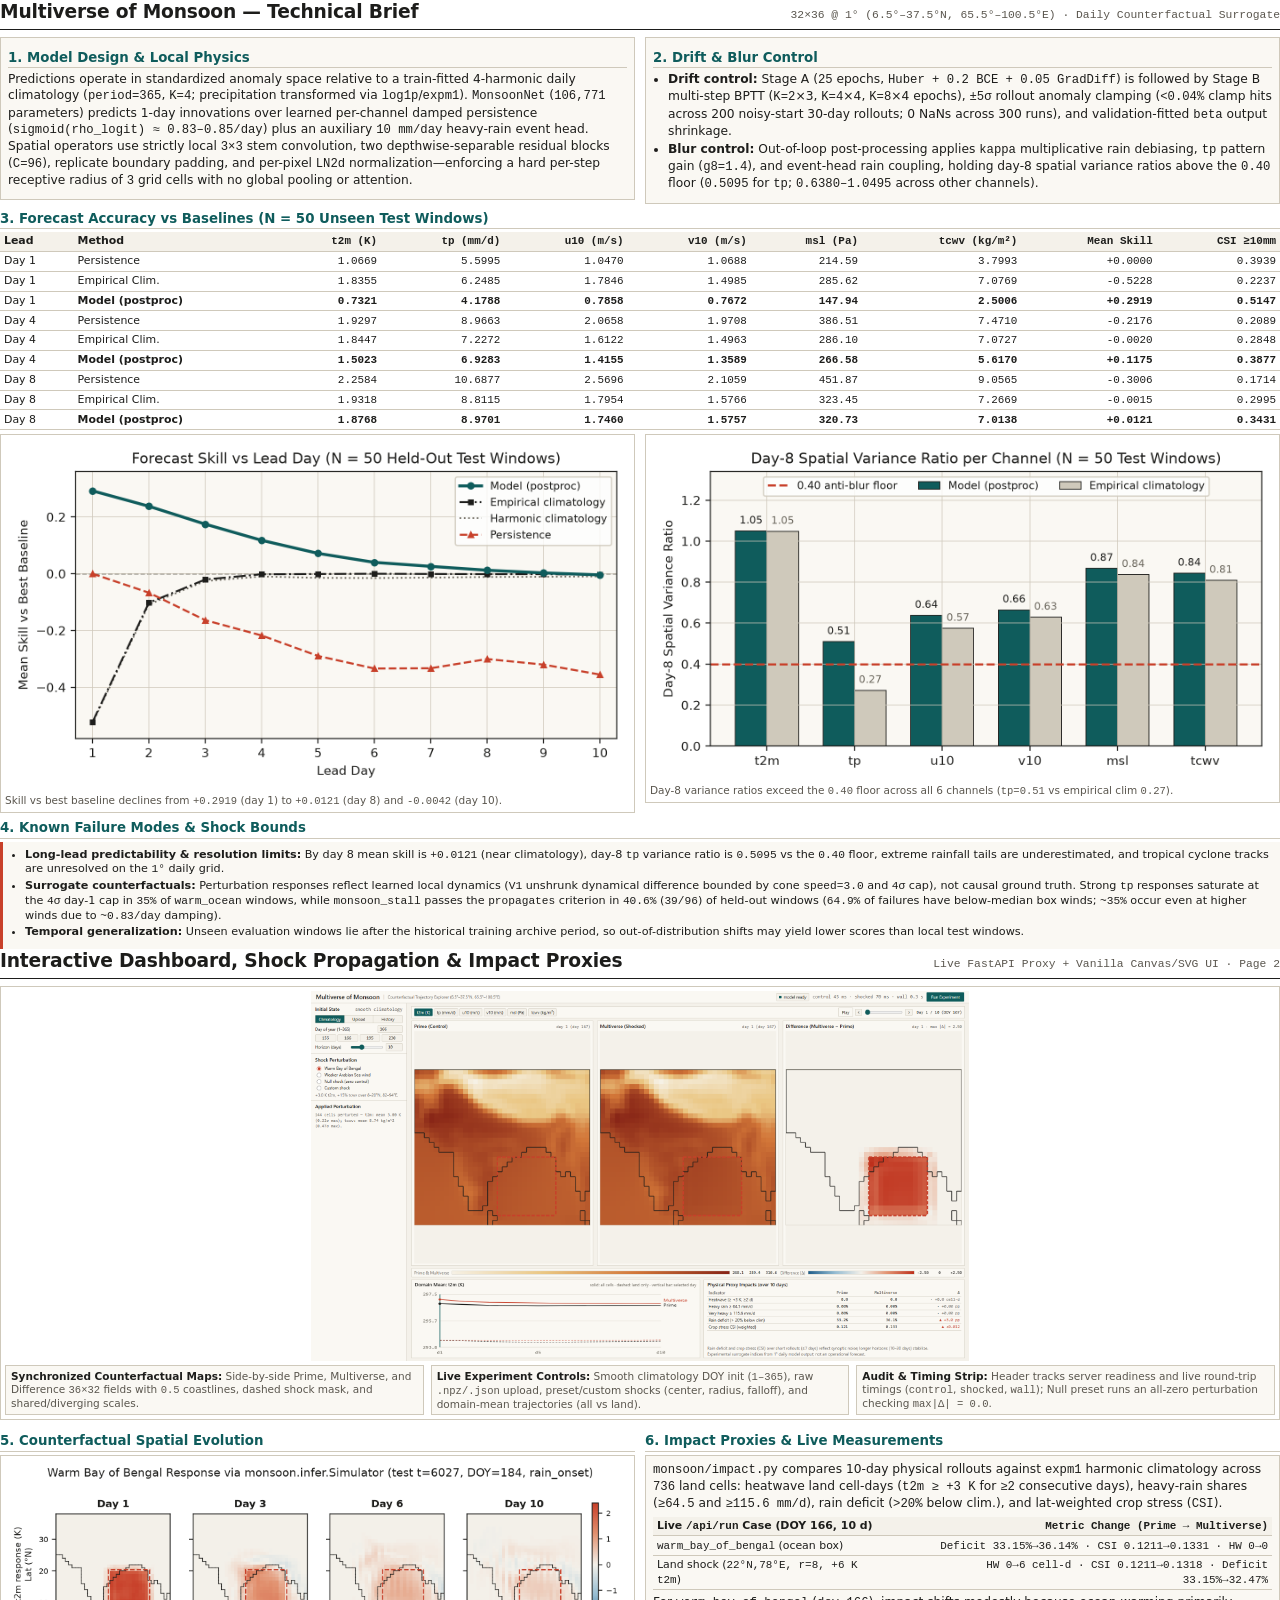
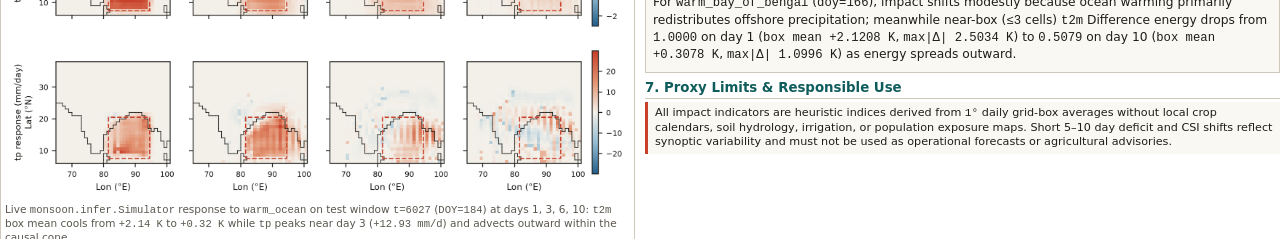
==== brief/brief.html @ abf24c40 "phase 6 task 3: build 2-page brief.html and brief.pdf via msedge" ====
<!DOCTYPE html>
<html lang="en">
<head>
  <meta charset="UTF-8">
  <title>Multiverse of Monsoon — Technical Brief</title>
  <style>
    @page {
      size: A4 portrait;
      margin: 10mm 11mm;
    }
    :root {
      --paper: #f4f1ea;
      --ink: #1d1d1b;
      --muted: #5a564e;
      --rule: #cfc9bb;
      --panel: #faf8f3;
      --accent: #0f5c5c;
      --shock: #c8402a;
    }
    * { box-sizing: border-box; }
    html, body {
      margin: 0;
      padding: 0;
      font-family: system-ui, -apple-system, BlinkMacSystemFont, "Segoe UI", sans-serif;
      color: var(--ink);
      background: #ffffff;
      font-size: 9.2pt;
      line-height: 1.32;
      -webkit-print-color-adjust: exact;
      print-color-adjust: exact;
    }
    .mono {
      font-family: ui-monospace, SFMono-Regular, Menlo, Consolas, monospace;
      font-variant-numeric: tabular-nums;
    }
    .page {
      width: 100%;
      max-height: 274mm;
      overflow: hidden;
      page-break-after: always;
    }
    .page:last-child {
      page-break-after: auto;
    }
    header {
      border-bottom: 1.5px solid var(--ink);
      padding-bottom: 4px;
      margin-bottom: 7px;
      display: flex;
      justify-content: space-between;
      align-items: baseline;
    }
    header h1 {
      margin: 0;
      font-size: 14pt;
      font-weight: 700;
      letter-spacing: -0.01em;
    }
    header .sub {
      font-size: 8.5pt;
      color: var(--muted);
    }
    h2 {
      margin: 6px 0 3px 0;
      font-size: 10pt;
      font-weight: 700;
      color: var(--accent);
      border-bottom: 1px solid var(--rule);
      padding-bottom: 1px;
    }
    p {
      margin: 0 0 4px 0;
    }
    ul {
      margin: 2px 0 5px 0;
      padding-left: 15px;
    }
    li {
      margin-bottom: 2px;
    }
    .two-col {
      display: grid;
      grid-template-columns: 1fr 1fr;
      gap: 10px;
      align-items: start;
    }
    .card {
      background: var(--panel);
      border: 1px solid var(--rule);
      padding: 5px 7px;
    }
    table {
      width: 100%;
      border-collapse: collapse;
      font-size: 8.2pt;
      margin: 3px 0 4px 0;
    }
    th, td {
      border-bottom: 1px solid var(--rule);
      padding: 2.2px 4px;
      text-align: left;
    }
    th {
      background: var(--paper);
      font-weight: 600;
      color: var(--ink);
    }
    td.num, th.num {
      text-align: right;
      font-family: ui-monospace, SFMono-Regular, Menlo, Consolas, monospace;
      font-variant-numeric: tabular-nums;
    }
    figure {
      margin: 0;
      border: 1px solid var(--rule);
      background: #ffffff;
      padding: 4px;
    }
    figure img {
      width: 100%;
      height: auto;
      display: block;
    }
    figcaption {
      margin-top: 3px;
      font-size: 7.9pt;
      color: var(--muted);
      line-height: 1.25;
    }
    .caption-grid {
      display: grid;
      grid-template-columns: repeat(3, 1fr);
      gap: 7px;
      margin-top: 4px;
      font-size: 7.9pt;
      color: var(--muted);
    }
    .caption-grid div {
      background: var(--panel);
      border: 1px solid var(--rule);
      padding: 3.5px 5px;
      line-height: 1.24;
    }
    .caption-grid strong {
      color: var(--ink);
    }
    .warn-box {
      border-left: 3px solid var(--shock);
      background: var(--panel);
      padding: 4px 7px;
      font-size: 8.4pt;
    }
  </style>
</head>
<body>
  <section class="page">
    <header>
      <h1>Multiverse of Monsoon — Technical Brief</h1>
      <span class="sub mono">32×36 @ 1° (6.5°–37.5°N, 65.5°–100.5°E) · Daily Counterfactual Surrogate</span>
    </header>

    <div class="two-col">
      <div class="card">
        <h2>1. Model Design &amp; Local Physics</h2>
        <p>
          Predictions operate in standardized anomaly space relative to a train-fitted 4-harmonic daily climatology
          (<span class="mono">period=365</span>, <span class="mono">K=4</span>; precipitation transformed via <span class="mono">log1p</span>/<span class="mono">expm1</span>).
          <span class="mono">MonsoonNet</span> (<span class="mono">106,771</span> parameters) predicts 1-day innovations over learned per-channel damped persistence
          (<span class="mono">sigmoid(rho_logit) ≈ 0.83–0.85/day</span>) plus an auxiliary <span class="mono">10 mm/day</span> heavy-rain event head.
          Spatial operators use strictly local <span class="mono">3×3</span> stem convolution, two depthwise-separable residual blocks
          (<span class="mono">C=96</span>), replicate boundary padding, and per-pixel <span class="mono">LN2d</span> normalization—enforcing a hard per-step receptive radius of <span class="mono">3</span> grid cells with no global pooling or attention.
        </p>
      </div>

      <div class="card">
        <h2>2. Drift &amp; Blur Control</h2>
        <ul>
          <li><strong>Drift control:</strong> Stage A (<span class="mono">25</span> epochs, <span class="mono">Huber + 0.2 BCE + 0.05 GradDiff</span>) is followed by Stage B multi-step BPTT (<span class="mono">K=2</span>×3, <span class="mono">K=4</span>×4, <span class="mono">K=8</span>×4 epochs), <span class="mono">±5σ</span> rollout anomaly clamping (<span class="mono">&lt;0.04%</span> clamp hits across 200 noisy-start 30-day rollouts; 0 NaNs across 300 runs), and validation-fitted <span class="mono">beta</span> output shrinkage.</li>
          <li><strong>Blur control:</strong> Out-of-loop post-processing applies <span class="mono">kappa</span> multiplicative rain debiasing, <span class="mono">tp</span> pattern gain (<span class="mono">g8=1.4</span>), and event-head rain coupling, holding day-8 spatial variance ratios above the <span class="mono">0.40</span> floor (<span class="mono">0.5095</span> for <span class="mono">tp</span>; <span class="mono">0.6380–1.0495</span> across other channels).</li>
        </ul>
      </div>
    </div>

    <h2>3. Forecast Accuracy vs Baselines (N = 50 Unseen Test Windows)</h2>
    <table>
      <thead>
        <tr>
          <th>Lead</th>
          <th>Method</th>
          <th class="num">t2m (K)</th>
          <th class="num">tp (mm/d)</th>
          <th class="num">u10 (m/s)</th>
          <th class="num">v10 (m/s)</th>
          <th class="num">msl (Pa)</th>
          <th class="num">tcwv (kg/m²)</th>
          <th class="num">Mean Skill</th>
          <th class="num">CSI ≥10mm</th>
        </tr>
      </thead>
      <tbody>
        <tr><td>Day 1</td><td>Persistence</td><td class="num">1.0669</td><td class="num">5.5995</td><td class="num">1.0470</td><td class="num">1.0688</td><td class="num">214.59</td><td class="num">3.7993</td><td class="num">+0.0000</td><td class="num">0.3939</td></tr>
        <tr><td>Day 1</td><td>Empirical Clim.</td><td class="num">1.8355</td><td class="num">6.2485</td><td class="num">1.7846</td><td class="num">1.4985</td><td class="num">285.62</td><td class="num">7.0769</td><td class="num">-0.5228</td><td class="num">0.2237</td></tr>
        <tr><td>Day 1</td><td><strong>Model (postproc)</strong></td><td class="num"><strong>0.7321</strong></td><td class="num"><strong>4.1788</strong></td><td class="num"><strong>0.7858</strong></td><td class="num"><strong>0.7672</strong></td><td class="num"><strong>147.94</strong></td><td class="num"><strong>2.5006</strong></td><td class="num"><strong>+0.2919</strong></td><td class="num"><strong>0.5147</strong></td></tr>
        <tr><td>Day 4</td><td>Persistence</td><td class="num">1.9297</td><td class="num">8.9663</td><td class="num">2.0658</td><td class="num">1.9708</td><td class="num">386.51</td><td class="num">7.4710</td><td class="num">-0.2176</td><td class="num">0.2089</td></tr>
        <tr><td>Day 4</td><td>Empirical Clim.</td><td class="num">1.8447</td><td class="num">7.2272</td><td class="num">1.6122</td><td class="num">1.4963</td><td class="num">286.10</td><td class="num">7.0727</td><td class="num">-0.0020</td><td class="num">0.2848</td></tr>
        <tr><td>Day 4</td><td><strong>Model (postproc)</strong></td><td class="num"><strong>1.5023</strong></td><td class="num"><strong>6.9283</strong></td><td class="num"><strong>1.4155</strong></td><td class="num"><strong>1.3589</strong></td><td class="num"><strong>266.58</strong></td><td class="num"><strong>5.6170</strong></td><td class="num"><strong>+0.1175</strong></td><td class="num"><strong>0.3877</strong></td></tr>
        <tr><td>Day 8</td><td>Persistence</td><td class="num">2.2584</td><td class="num">10.6877</td><td class="num">2.5696</td><td class="num">2.1059</td><td class="num">451.87</td><td class="num">9.0565</td><td class="num">-0.3006</td><td class="num">0.1714</td></tr>
        <tr><td>Day 8</td><td>Empirical Clim.</td><td class="num">1.9318</td><td class="num">8.8115</td><td class="num">1.7954</td><td class="num">1.5766</td><td class="num">323.45</td><td class="num">7.2669</td><td class="num">-0.0015</td><td class="num">0.2995</td></tr>
        <tr><td>Day 8</td><td><strong>Model (postproc)</strong></td><td class="num"><strong>1.8768</strong></td><td class="num"><strong>8.9701</strong></td><td class="num"><strong>1.7460</strong></td><td class="num"><strong>1.5757</strong></td><td class="num"><strong>320.73</strong></td><td class="num"><strong>7.0138</strong></td><td class="num"><strong>+0.0121</strong></td><td class="num"><strong>0.3431</strong></td></tr>
      </tbody>
    </table>

    <div class="two-col" style="margin-top:4px;">
      <figure>
        <img src="figures/skill_vs_lead.png" alt="Skill vs Lead Day">
        <figcaption>Skill vs best baseline declines from <span class="mono">+0.2919</span> (day 1) to <span class="mono">+0.0121</span> (day 8) and <span class="mono">-0.0042</span> (day 10).</figcaption>
      </figure>
      <figure>
        <img src="figures/variance_ratio.png" alt="Day-8 Variance Ratio">
        <figcaption>Day-8 variance ratios exceed the <span class="mono">0.40</span> floor across all 6 channels (<span class="mono">tp=0.51</span> vs empirical clim <span class="mono">0.27</span>).</figcaption>
      </figure>
    </div>

    <h2>4. Known Failure Modes &amp; Shock Bounds</h2>
    <div class="warn-box">
      <ul>
        <li><strong>Long-lead predictability &amp; resolution limits:</strong> By day 8 mean skill is <span class="mono">+0.0121</span> (near climatology), day-8 <span class="mono">tp</span> variance ratio is <span class="mono">0.5095</span> vs the <span class="mono">0.40</span> floor, extreme rainfall tails are underestimated, and tropical cyclone tracks are unresolved on the <span class="mono">1°</span> daily grid.</li>
        <li><strong>Surrogate counterfactuals:</strong> Perturbation responses reflect learned local dynamics (<span class="mono">V1</span> unshrunk dynamical difference bounded by cone <span class="mono">speed=3.0</span> and <span class="mono">4σ</span> cap), not causal ground truth. Strong <span class="mono">tp</span> responses saturate at the <span class="mono">4σ</span> day-1 cap in <span class="mono">35%</span> of <span class="mono">warm_ocean</span> windows, while <span class="mono">monsoon_stall</span> passes the <span class="mono">propagates</span> criterion in <span class="mono">40.6%</span> (<span class="mono">39/96</span>) of held-out windows (<span class="mono">64.9%</span> of failures have below-median box winds; <span class="mono">~35%</span> occur even at higher winds due to <span class="mono">~0.83/day</span> damping).</li>
        <li><strong>Temporal generalization:</strong> Unseen evaluation windows lie after the historical training archive period, so out-of-distribution shifts may yield lower scores than local test windows.</li>
      </ul>
    </div>
  </section>

  <section class="page">
    <header>
      <h1>Interactive Dashboard, Shock Propagation &amp; Impact Proxies</h1>
      <span class="sub mono">Live FastAPI Proxy + Vanilla Canvas/SVG UI · Page 2</span>
    </header>

    <figure>
      <img src="figures/dashboard.png" alt="Running Dashboard Screenshot" style="max-height: 98mm; width: auto; margin: 0 auto;">
      <div class="caption-grid">
        <div><strong>Synchronized Counterfactual Maps:</strong> Side-by-side Prime, Multiverse, and Difference <span class="mono">36×32</span> fields with <span class="mono">0.5</span> coastlines, dashed shock mask, and shared/diverging scales.</div>
        <div><strong>Live Experiment Controls:</strong> Smooth climatology DOY init (<span class="mono">1–365</span>), raw <span class="mono">.npz/.json</span> upload, preset/custom shocks (center, radius, falloff), and domain-mean trajectories (all vs land).</div>
        <div><strong>Audit &amp; Timing Strip:</strong> Header tracks server readiness and live round-trip timings (<span class="mono">control</span>, <span class="mono">shocked</span>, <span class="mono">wall</span>); Null preset runs an all-zero perturbation checking <span class="mono">max|Δ| = 0.0</span>.</div>
      </div>
    </figure>

    <div class="two-col" style="margin-top:6px;">
      <div>
        <h2>5. Counterfactual Spatial Evolution</h2>
        <figure>
          <img src="figures/shock_4panel.png" alt="Warm Bay of Bengal 4-panel response">
          <figcaption>
            Live <span class="mono">monsoon.infer.Simulator</span> response to <span class="mono">warm_ocean</span> on test window <span class="mono">t=6027</span> (<span class="mono">DOY=184</span>) at days 1, 3, 6, 10:
            <span class="mono">t2m</span> box mean cools from <span class="mono">+2.14 K</span> to <span class="mono">+0.32 K</span> while <span class="mono">tp</span> peaks near day 3 (<span class="mono">+12.93 mm/d</span>) and advects outward within the causal cone.
          </figcaption>
        </figure>
      </div>

      <div>
        <h2>6. Impact Proxies &amp; Live Measurements</h2>
        <div class="card">
          <p>
            <span class="mono">monsoon/impact.py</span> compares 10-day physical rollouts against <span class="mono">expm1</span> harmonic climatology across <span class="mono">736</span> land cells:
            heatwave land cell-days (<span class="mono">t2m ≥ +3 K</span> for <span class="mono">≥2</span> consecutive days), heavy-rain shares (<span class="mono">≥64.5</span> and <span class="mono">≥115.6 mm/d</span>), rain deficit (<span class="mono">&gt;20%</span> below clim.), and lat-weighted crop stress (<span class="mono">CSI</span>).
          </p>
          <table>
            <thead>
              <tr><th>Live <span class="mono">/api/run</span> Case (DOY 166, 10 d)</th><th class="num">Metric Change (Prime → Multiverse)</th></tr>
            </thead>
            <tbody>
              <tr><td><span class="mono">warm_bay_of_bengal</span> (ocean box)</td><td class="num">Deficit <span class="mono">33.15%→36.14%</span> · CSI <span class="mono">0.1211→0.1331</span> · HW <span class="mono">0→0</span></td></tr>
              <tr><td>Land shock (<span class="mono">22°N,78°E, r=8, +6 K t2m</span>)</td><td class="num">HW <span class="mono">0→6 cell-d</span> · CSI <span class="mono">0.1211→0.1318</span> · Deficit <span class="mono">33.15%→32.47%</span></td></tr>
            </tbody>
          </table>
          <p style="margin-top:3px;">
            For <span class="mono">warm_bay_of_bengal</span> (<span class="mono">doy=166</span>), impact shifts modestly because ocean warming primarily redistributes offshore precipitation;
            meanwhile near-box (<span class="mono">≤3</span> cells) <span class="mono">t2m</span> Difference energy drops from <span class="mono">1.0000</span> on day 1 (<span class="mono">box mean +2.1208 K</span>, <span class="mono">max|Δ| 2.5034 K</span>) to <span class="mono">0.5079</span> on day 10 (<span class="mono">box mean +0.3078 K</span>, <span class="mono">max|Δ| 1.0996 K</span>) as energy spreads outward.
          </p>
        </div>

        <h2>7. Proxy Limits &amp; Responsible Use</h2>
        <div class="warn-box">
          All impact indicators are heuristic indices derived from <span class="mono">1°</span> daily grid-box averages without local crop calendars, soil hydrology, irrigation, or population exposure maps. Short 5–10 day deficit and CSI shifts reflect synoptic variability and must not be used as operational forecasts or agricultural advisories.
        </div>
      </div>
    </div>
  </section>
</body>
</html>
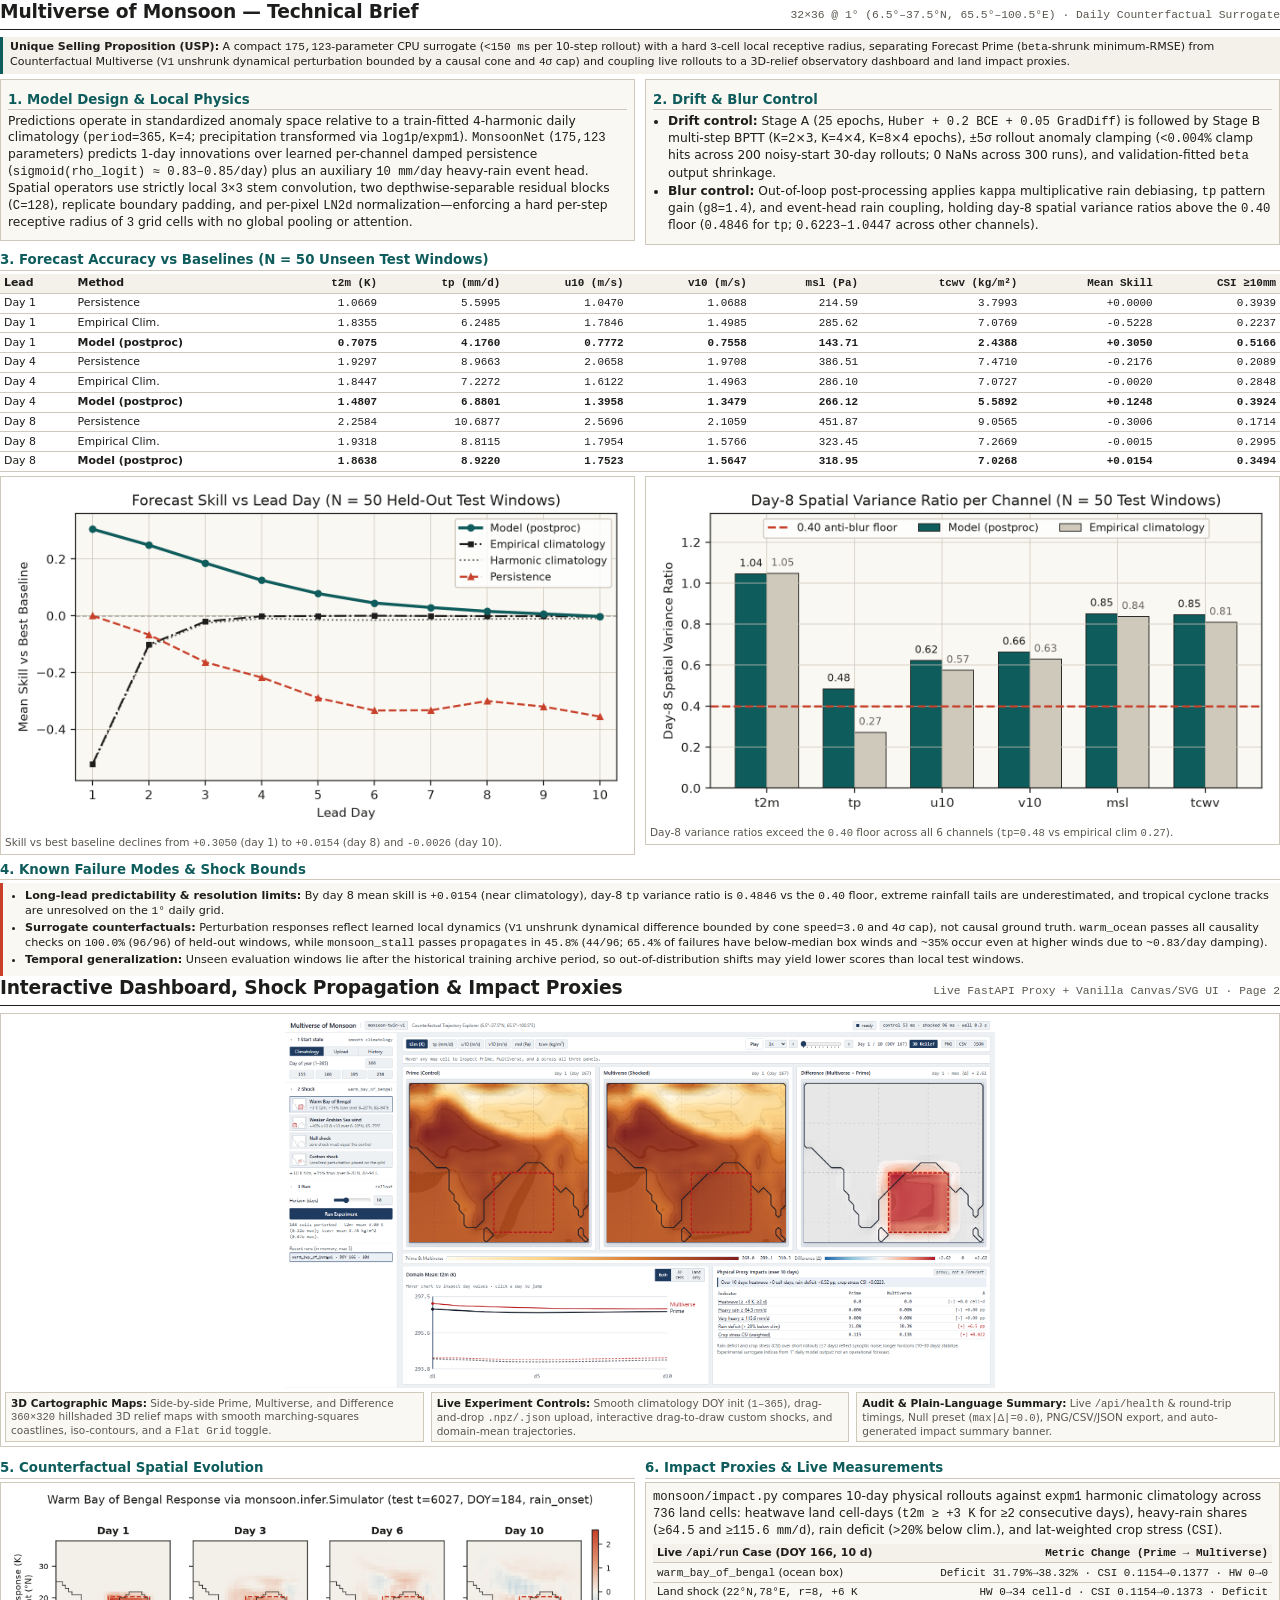
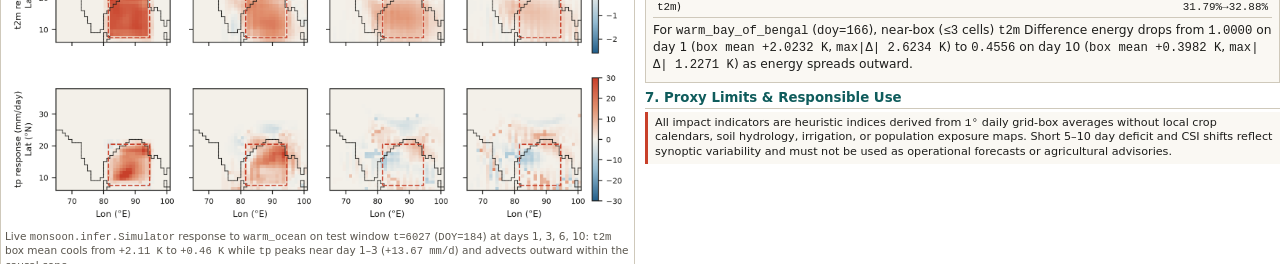
==== commit 3d8acf62: "Upgrade to C=128 model, 3D Swiss Cartography UI, USP brief, and GUIDE" ====
--- a/brief/brief.html
+++ b/brief/brief.html
@@ -150,6 +150,14 @@
       padding: 4px 7px;
       font-size: 8.4pt;
     }
+    .usp-box {
+      border-left: 3px solid var(--accent);
+      background: var(--paper);
+      padding: 3.5px 7px;
+      margin-bottom: 5px;
+      font-size: 8.3pt;
+      line-height: 1.26;
+    }
   </style>
 </head>
 <body>
@@ -159,24 +167,28 @@
       <span class="sub mono">32×36 @ 1° (6.5°–37.5°N, 65.5°–100.5°E) · Daily Counterfactual Surrogate</span>
     </header>
 
+    <div class="usp-box">
+      <strong>Unique Selling Proposition (USP):</strong> A compact <span class="mono">175,123</span>-parameter CPU surrogate (<span class="mono">&lt;150 ms</span> per 10-step rollout) with a hard <span class="mono">3</span>-cell local receptive radius, separating Forecast Prime (<span class="mono">beta</span>-shrunk minimum-RMSE) from Counterfactual Multiverse (<span class="mono">V1</span> unshrunk dynamical perturbation bounded by a causal cone and <span class="mono">4σ</span> cap) and coupling live rollouts to a 3D-relief observatory dashboard and land impact proxies.
+    </div>
+
     <div class="two-col">
       <div class="card">
         <h2>1. Model Design &amp; Local Physics</h2>
         <p>
           Predictions operate in standardized anomaly space relative to a train-fitted 4-harmonic daily climatology
           (<span class="mono">period=365</span>, <span class="mono">K=4</span>; precipitation transformed via <span class="mono">log1p</span>/<span class="mono">expm1</span>).
-          <span class="mono">MonsoonNet</span> (<span class="mono">106,771</span> parameters) predicts 1-day innovations over learned per-channel damped persistence
+          <span class="mono">MonsoonNet</span> (<span class="mono">175,123</span> parameters) predicts 1-day innovations over learned per-channel damped persistence
           (<span class="mono">sigmoid(rho_logit) ≈ 0.83–0.85/day</span>) plus an auxiliary <span class="mono">10 mm/day</span> heavy-rain event head.
           Spatial operators use strictly local <span class="mono">3×3</span> stem convolution, two depthwise-separable residual blocks
-          (<span class="mono">C=96</span>), replicate boundary padding, and per-pixel <span class="mono">LN2d</span> normalization—enforcing a hard per-step receptive radius of <span class="mono">3</span> grid cells with no global pooling or attention.
+          (<span class="mono">C=128</span>), replicate boundary padding, and per-pixel <span class="mono">LN2d</span> normalization—enforcing a hard per-step receptive radius of <span class="mono">3</span> grid cells with no global pooling or attention.
         </p>
       </div>
 
       <div class="card">
         <h2>2. Drift &amp; Blur Control</h2>
         <ul>
-          <li><strong>Drift control:</strong> Stage A (<span class="mono">25</span> epochs, <span class="mono">Huber + 0.2 BCE + 0.05 GradDiff</span>) is followed by Stage B multi-step BPTT (<span class="mono">K=2</span>×3, <span class="mono">K=4</span>×4, <span class="mono">K=8</span>×4 epochs), <span class="mono">±5σ</span> rollout anomaly clamping (<span class="mono">&lt;0.04%</span> clamp hits across 200 noisy-start 30-day rollouts; 0 NaNs across 300 runs), and validation-fitted <span class="mono">beta</span> output shrinkage.</li>
-          <li><strong>Blur control:</strong> Out-of-loop post-processing applies <span class="mono">kappa</span> multiplicative rain debiasing, <span class="mono">tp</span> pattern gain (<span class="mono">g8=1.4</span>), and event-head rain coupling, holding day-8 spatial variance ratios above the <span class="mono">0.40</span> floor (<span class="mono">0.5095</span> for <span class="mono">tp</span>; <span class="mono">0.6380–1.0495</span> across other channels).</li>
+          <li><strong>Drift control:</strong> Stage A (<span class="mono">25</span> epochs, <span class="mono">Huber + 0.2 BCE + 0.05 GradDiff</span>) is followed by Stage B multi-step BPTT (<span class="mono">K=2</span>×3, <span class="mono">K=4</span>×4, <span class="mono">K=8</span>×4 epochs), <span class="mono">±5σ</span> rollout anomaly clamping (<span class="mono">&lt;0.004%</span> clamp hits across 200 noisy-start 30-day rollouts; 0 NaNs across 300 runs), and validation-fitted <span class="mono">beta</span> output shrinkage.</li>
+          <li><strong>Blur control:</strong> Out-of-loop post-processing applies <span class="mono">kappa</span> multiplicative rain debiasing, <span class="mono">tp</span> pattern gain (<span class="mono">g8=1.4</span>), and event-head rain coupling, holding day-8 spatial variance ratios above the <span class="mono">0.40</span> floor (<span class="mono">0.4846</span> for <span class="mono">tp</span>; <span class="mono">0.6223–1.0447</span> across other channels).</li>
         </ul>
       </div>
     </div>
@@ -200,32 +212,32 @@
       <tbody>
         <tr><td>Day 1</td><td>Persistence</td><td class="num">1.0669</td><td class="num">5.5995</td><td class="num">1.0470</td><td class="num">1.0688</td><td class="num">214.59</td><td class="num">3.7993</td><td class="num">+0.0000</td><td class="num">0.3939</td></tr>
         <tr><td>Day 1</td><td>Empirical Clim.</td><td class="num">1.8355</td><td class="num">6.2485</td><td class="num">1.7846</td><td class="num">1.4985</td><td class="num">285.62</td><td class="num">7.0769</td><td class="num">-0.5228</td><td class="num">0.2237</td></tr>
-        <tr><td>Day 1</td><td><strong>Model (postproc)</strong></td><td class="num"><strong>0.7321</strong></td><td class="num"><strong>4.1788</strong></td><td class="num"><strong>0.7858</strong></td><td class="num"><strong>0.7672</strong></td><td class="num"><strong>147.94</strong></td><td class="num"><strong>2.5006</strong></td><td class="num"><strong>+0.2919</strong></td><td class="num"><strong>0.5147</strong></td></tr>
+        <tr><td>Day 1</td><td><strong>Model (postproc)</strong></td><td class="num"><strong>0.7075</strong></td><td class="num"><strong>4.1760</strong></td><td class="num"><strong>0.7772</strong></td><td class="num"><strong>0.7558</strong></td><td class="num"><strong>143.71</strong></td><td class="num"><strong>2.4388</strong></td><td class="num"><strong>+0.3050</strong></td><td class="num"><strong>0.5166</strong></td></tr>
         <tr><td>Day 4</td><td>Persistence</td><td class="num">1.9297</td><td class="num">8.9663</td><td class="num">2.0658</td><td class="num">1.9708</td><td class="num">386.51</td><td class="num">7.4710</td><td class="num">-0.2176</td><td class="num">0.2089</td></tr>
         <tr><td>Day 4</td><td>Empirical Clim.</td><td class="num">1.8447</td><td class="num">7.2272</td><td class="num">1.6122</td><td class="num">1.4963</td><td class="num">286.10</td><td class="num">7.0727</td><td class="num">-0.0020</td><td class="num">0.2848</td></tr>
-        <tr><td>Day 4</td><td><strong>Model (postproc)</strong></td><td class="num"><strong>1.5023</strong></td><td class="num"><strong>6.9283</strong></td><td class="num"><strong>1.4155</strong></td><td class="num"><strong>1.3589</strong></td><td class="num"><strong>266.58</strong></td><td class="num"><strong>5.6170</strong></td><td class="num"><strong>+0.1175</strong></td><td class="num"><strong>0.3877</strong></td></tr>
+        <tr><td>Day 4</td><td><strong>Model (postproc)</strong></td><td class="num"><strong>1.4807</strong></td><td class="num"><strong>6.8801</strong></td><td class="num"><strong>1.3958</strong></td><td class="num"><strong>1.3479</strong></td><td class="num"><strong>266.12</strong></td><td class="num"><strong>5.5892</strong></td><td class="num"><strong>+0.1248</strong></td><td class="num"><strong>0.3924</strong></td></tr>
         <tr><td>Day 8</td><td>Persistence</td><td class="num">2.2584</td><td class="num">10.6877</td><td class="num">2.5696</td><td class="num">2.1059</td><td class="num">451.87</td><td class="num">9.0565</td><td class="num">-0.3006</td><td class="num">0.1714</td></tr>
         <tr><td>Day 8</td><td>Empirical Clim.</td><td class="num">1.9318</td><td class="num">8.8115</td><td class="num">1.7954</td><td class="num">1.5766</td><td class="num">323.45</td><td class="num">7.2669</td><td class="num">-0.0015</td><td class="num">0.2995</td></tr>
-        <tr><td>Day 8</td><td><strong>Model (postproc)</strong></td><td class="num"><strong>1.8768</strong></td><td class="num"><strong>8.9701</strong></td><td class="num"><strong>1.7460</strong></td><td class="num"><strong>1.5757</strong></td><td class="num"><strong>320.73</strong></td><td class="num"><strong>7.0138</strong></td><td class="num"><strong>+0.0121</strong></td><td class="num"><strong>0.3431</strong></td></tr>
+        <tr><td>Day 8</td><td><strong>Model (postproc)</strong></td><td class="num"><strong>1.8638</strong></td><td class="num"><strong>8.9220</strong></td><td class="num"><strong>1.7523</strong></td><td class="num"><strong>1.5647</strong></td><td class="num"><strong>318.95</strong></td><td class="num"><strong>7.0268</strong></td><td class="num"><strong>+0.0154</strong></td><td class="num"><strong>0.3494</strong></td></tr>
       </tbody>
     </table>
 
     <div class="two-col" style="margin-top:4px;">
       <figure>
         <img src="figures/skill_vs_lead.png" alt="Skill vs Lead Day">
-        <figcaption>Skill vs best baseline declines from <span class="mono">+0.2919</span> (day 1) to <span class="mono">+0.0121</span> (day 8) and <span class="mono">-0.0042</span> (day 10).</figcaption>
+        <figcaption>Skill vs best baseline declines from <span class="mono">+0.3050</span> (day 1) to <span class="mono">+0.0154</span> (day 8) and <span class="mono">-0.0026</span> (day 10).</figcaption>
       </figure>
       <figure>
         <img src="figures/variance_ratio.png" alt="Day-8 Variance Ratio">
-        <figcaption>Day-8 variance ratios exceed the <span class="mono">0.40</span> floor across all 6 channels (<span class="mono">tp=0.51</span> vs empirical clim <span class="mono">0.27</span>).</figcaption>
+        <figcaption>Day-8 variance ratios exceed the <span class="mono">0.40</span> floor across all 6 channels (<span class="mono">tp=0.48</span> vs empirical clim <span class="mono">0.27</span>).</figcaption>
       </figure>
     </div>
 
     <h2>4. Known Failure Modes &amp; Shock Bounds</h2>
     <div class="warn-box">
       <ul>
-        <li><strong>Long-lead predictability &amp; resolution limits:</strong> By day 8 mean skill is <span class="mono">+0.0121</span> (near climatology), day-8 <span class="mono">tp</span> variance ratio is <span class="mono">0.5095</span> vs the <span class="mono">0.40</span> floor, extreme rainfall tails are underestimated, and tropical cyclone tracks are unresolved on the <span class="mono">1°</span> daily grid.</li>
-        <li><strong>Surrogate counterfactuals:</strong> Perturbation responses reflect learned local dynamics (<span class="mono">V1</span> unshrunk dynamical difference bounded by cone <span class="mono">speed=3.0</span> and <span class="mono">4σ</span> cap), not causal ground truth. Strong <span class="mono">tp</span> responses saturate at the <span class="mono">4σ</span> day-1 cap in <span class="mono">35%</span> of <span class="mono">warm_ocean</span> windows, while <span class="mono">monsoon_stall</span> passes the <span class="mono">propagates</span> criterion in <span class="mono">40.6%</span> (<span class="mono">39/96</span>) of held-out windows (<span class="mono">64.9%</span> of failures have below-median box winds; <span class="mono">~35%</span> occur even at higher winds due to <span class="mono">~0.83/day</span> damping).</li>
+        <li><strong>Long-lead predictability &amp; resolution limits:</strong> By day 8 mean skill is <span class="mono">+0.0154</span> (near climatology), day-8 <span class="mono">tp</span> variance ratio is <span class="mono">0.4846</span> vs the <span class="mono">0.40</span> floor, extreme rainfall tails are underestimated, and tropical cyclone tracks are unresolved on the <span class="mono">1°</span> daily grid.</li>
+        <li><strong>Surrogate counterfactuals:</strong> Perturbation responses reflect learned local dynamics (<span class="mono">V1</span> unshrunk dynamical difference bounded by cone <span class="mono">speed=3.0</span> and <span class="mono">4σ</span> cap), not causal ground truth. <span class="mono">warm_ocean</span> passes all causality checks on <span class="mono">100.0%</span> (<span class="mono">96/96</span>) of held-out windows, while <span class="mono">monsoon_stall</span> passes <span class="mono">propagates</span> in <span class="mono">45.8%</span> (<span class="mono">44/96</span>; <span class="mono">65.4%</span> of failures have below-median box winds and <span class="mono">~35%</span> occur even at higher winds due to <span class="mono">~0.83/day</span> damping).</li>
         <li><strong>Temporal generalization:</strong> Unseen evaluation windows lie after the historical training archive period, so out-of-distribution shifts may yield lower scores than local test windows.</li>
       </ul>
     </div>
@@ -240,9 +252,9 @@
     <figure>
       <img src="figures/dashboard.png" alt="Running Dashboard Screenshot" style="max-height: 98mm; width: auto; margin: 0 auto;">
       <div class="caption-grid">
-        <div><strong>Synchronized Counterfactual Maps:</strong> Side-by-side Prime, Multiverse, and Difference <span class="mono">36×32</span> fields with <span class="mono">0.5</span> coastlines, dashed shock mask, and shared/diverging scales.</div>
-        <div><strong>Live Experiment Controls:</strong> Smooth climatology DOY init (<span class="mono">1–365</span>), raw <span class="mono">.npz/.json</span> upload, preset/custom shocks (center, radius, falloff), and domain-mean trajectories (all vs land).</div>
-        <div><strong>Audit &amp; Timing Strip:</strong> Header tracks server readiness and live round-trip timings (<span class="mono">control</span>, <span class="mono">shocked</span>, <span class="mono">wall</span>); Null preset runs an all-zero perturbation checking <span class="mono">max|Δ| = 0.0</span>.</div>
+        <div><strong>3D Cartographic Maps:</strong> Side-by-side Prime, Multiverse, and Difference <span class="mono">360×320</span> hillshaded 3D relief maps with smooth marching-squares coastlines, iso-contours, and a <span class="mono">Flat Grid</span> toggle.</div>
+        <div><strong>Live Experiment Controls:</strong> Smooth climatology DOY init (<span class="mono">1–365</span>), drag-and-drop <span class="mono">.npz/.json</span> upload, interactive drag-to-draw custom shocks, and domain-mean trajectories.</div>
+        <div><strong>Audit &amp; Plain-Language Summary:</strong> Live <span class="mono">/api/health</span> &amp; round-trip timings, Null preset (<span class="mono">max|Δ|=0.0</span>), PNG/CSV/JSON export, and auto-generated impact summary banner.</div>
       </div>
     </figure>
 
@@ -253,7 +265,7 @@
           <img src="figures/shock_4panel.png" alt="Warm Bay of Bengal 4-panel response">
           <figcaption>
             Live <span class="mono">monsoon.infer.Simulator</span> response to <span class="mono">warm_ocean</span> on test window <span class="mono">t=6027</span> (<span class="mono">DOY=184</span>) at days 1, 3, 6, 10:
-            <span class="mono">t2m</span> box mean cools from <span class="mono">+2.14 K</span> to <span class="mono">+0.32 K</span> while <span class="mono">tp</span> peaks near day 3 (<span class="mono">+12.93 mm/d</span>) and advects outward within the causal cone.
+            <span class="mono">t2m</span> box mean cools from <span class="mono">+2.11 K</span> to <span class="mono">+0.46 K</span> while <span class="mono">tp</span> peaks near day 1–3 (<span class="mono">+13.67 mm/d</span>) and advects outward within the causal cone.
           </figcaption>
         </figure>
       </div>
@@ -270,13 +282,12 @@
               <tr><th>Live <span class="mono">/api/run</span> Case (DOY 166, 10 d)</th><th class="num">Metric Change (Prime → Multiverse)</th></tr>
             </thead>
             <tbody>
-              <tr><td><span class="mono">warm_bay_of_bengal</span> (ocean box)</td><td class="num">Deficit <span class="mono">33.15%→36.14%</span> · CSI <span class="mono">0.1211→0.1331</span> · HW <span class="mono">0→0</span></td></tr>
-              <tr><td>Land shock (<span class="mono">22°N,78°E, r=8, +6 K t2m</span>)</td><td class="num">HW <span class="mono">0→6 cell-d</span> · CSI <span class="mono">0.1211→0.1318</span> · Deficit <span class="mono">33.15%→32.47%</span></td></tr>
+              <tr><td><span class="mono">warm_bay_of_bengal</span> (ocean box)</td><td class="num">Deficit <span class="mono">31.79%→38.32%</span> · CSI <span class="mono">0.1154→0.1377</span> · HW <span class="mono">0→0</span></td></tr>
+              <tr><td>Land shock (<span class="mono">22°N,78°E, r=8, +6 K t2m</span>)</td><td class="num">HW <span class="mono">0→34 cell-d</span> · CSI <span class="mono">0.1154→0.1373</span> · Deficit <span class="mono">31.79%→32.88%</span></td></tr>
             </tbody>
           </table>
           <p style="margin-top:3px;">
-            For <span class="mono">warm_bay_of_bengal</span> (<span class="mono">doy=166</span>), impact shifts modestly because ocean warming primarily redistributes offshore precipitation;
-            meanwhile near-box (<span class="mono">≤3</span> cells) <span class="mono">t2m</span> Difference energy drops from <span class="mono">1.0000</span> on day 1 (<span class="mono">box mean +2.1208 K</span>, <span class="mono">max|Δ| 2.5034 K</span>) to <span class="mono">0.5079</span> on day 10 (<span class="mono">box mean +0.3078 K</span>, <span class="mono">max|Δ| 1.0996 K</span>) as energy spreads outward.
+            For <span class="mono">warm_bay_of_bengal</span> (<span class="mono">doy=166</span>), near-box (<span class="mono">≤3</span> cells) <span class="mono">t2m</span> Difference energy drops from <span class="mono">1.0000</span> on day 1 (<span class="mono">box mean +2.0232 K</span>, <span class="mono">max|Δ| 2.6234 K</span>) to <span class="mono">0.4556</span> on day 10 (<span class="mono">box mean +0.3982 K</span>, <span class="mono">max|Δ| 1.2271 K</span>) as energy spreads outward.
           </p>
         </div>
 
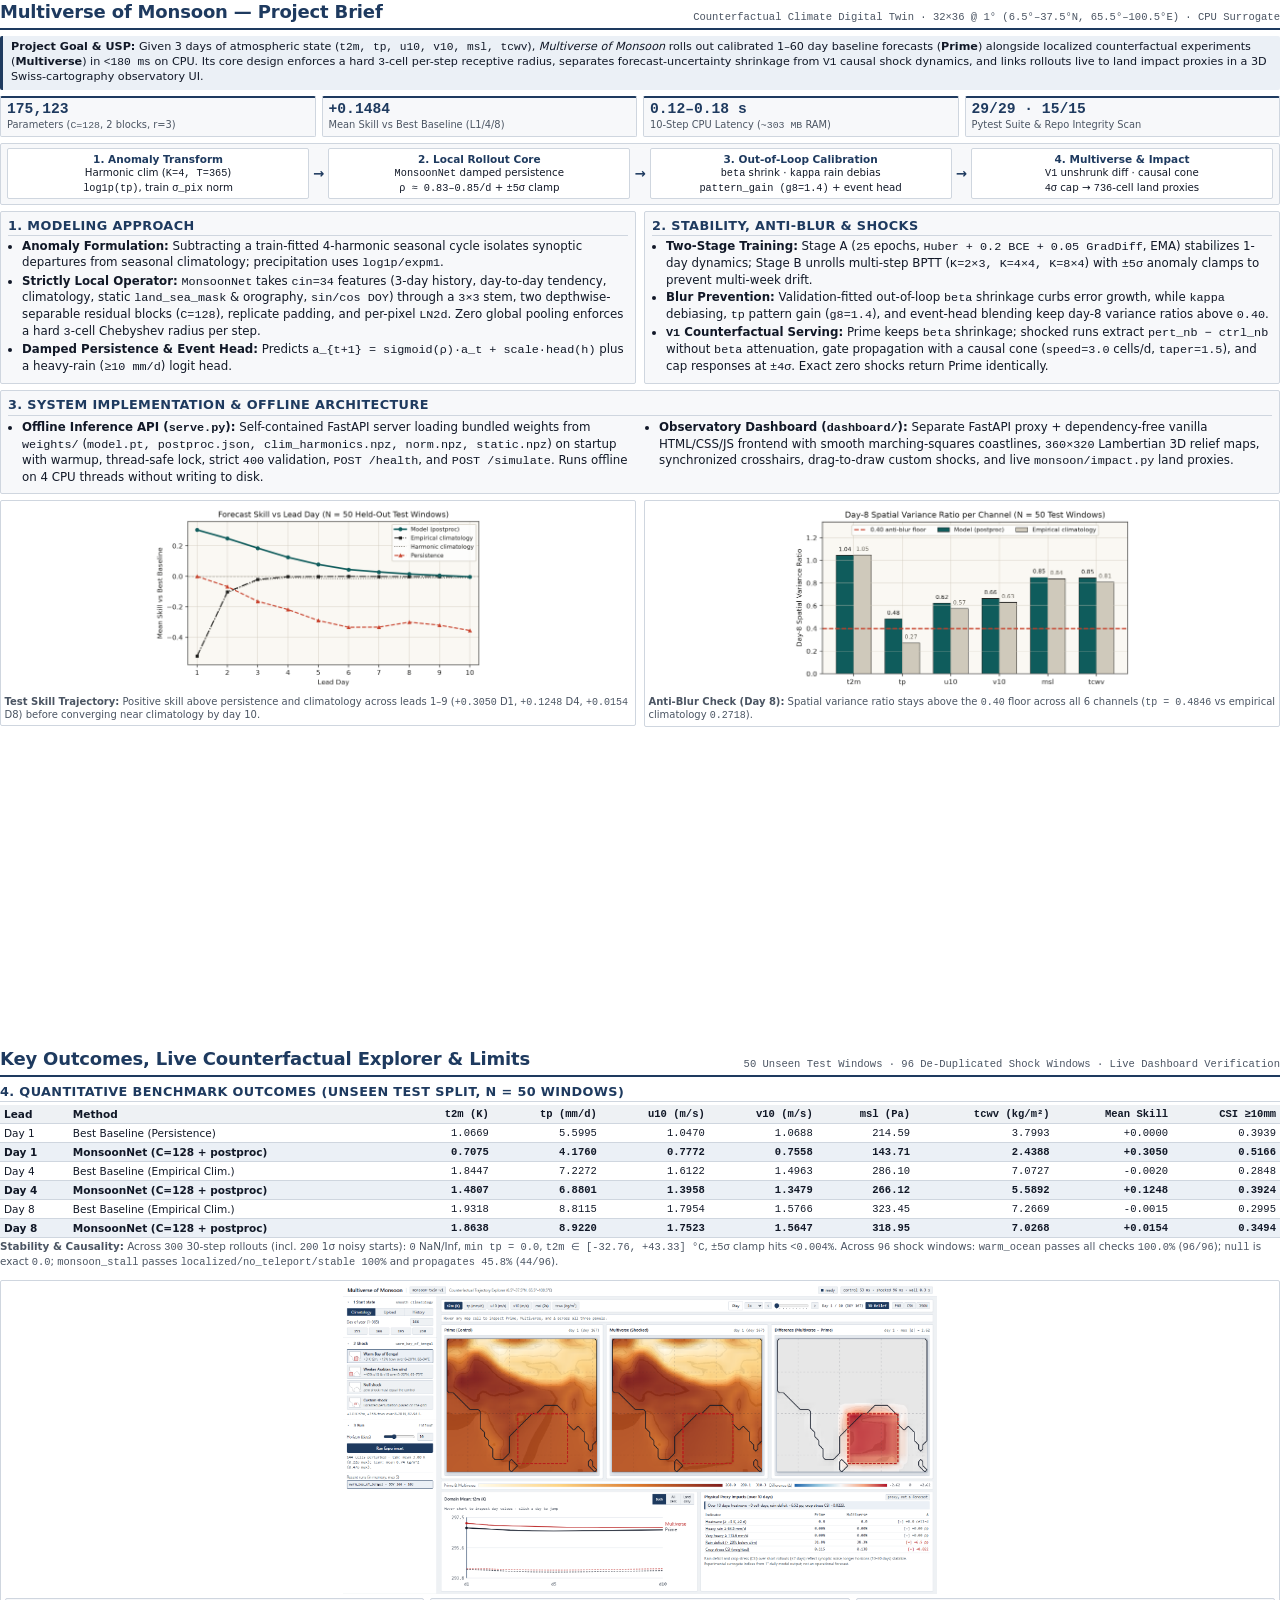
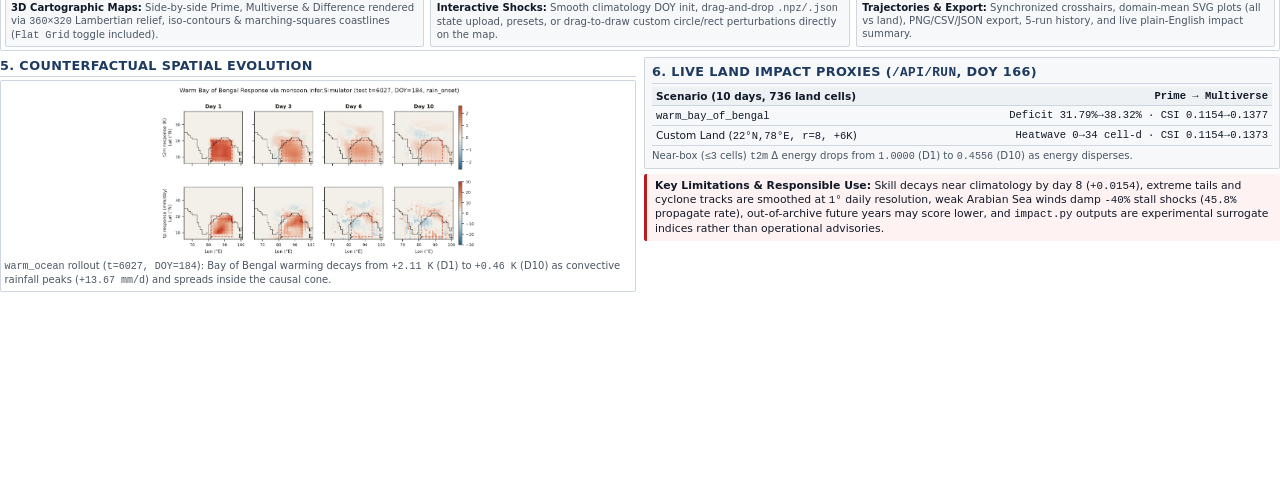
==== commit 29004bbb: "Sync brief/brief.html and brief/brief.pdf with project_brief" ====
--- a/brief/brief.html
+++ b/brief/brief.html
@@ -2,20 +2,23 @@
 <html lang="en">
 <head>
   <meta charset="UTF-8">
-  <title>Multiverse of Monsoon — Technical Brief</title>
+  <title>Multiverse of Monsoon — Project Brief</title>
   <style>
     @page {
       size: A4 portrait;
-      margin: 10mm 11mm;
+      margin: 9.5mm 11mm;
     }
     :root {
-      --paper: #f4f1ea;
-      --ink: #1d1d1b;
-      --muted: #5a564e;
-      --rule: #cfc9bb;
-      --panel: #faf8f3;
-      --accent: #0f5c5c;
-      --shock: #c8402a;
+      --bg: #eef1f4;
+      --card: #ffffff;
+      --soft: #f7f8fa;
+      --ink: #111827;
+      --muted: #4b5563;
+      --rule: #cfd6df;
+      --navy: #1e3a5f;
+      --navy-tint: #ebf0f6;
+      --crimson: #b91c1c;
+      --crimson-tint: #fef2f2;
     }
     * { box-sizing: border-box; }
     html, body {
@@ -24,8 +27,8 @@
       font-family: system-ui, -apple-system, BlinkMacSystemFont, "Segoe UI", sans-serif;
       color: var(--ink);
       background: #ffffff;
-      font-size: 9.2pt;
-      line-height: 1.32;
+      font-size: 8.85pt;
+      line-height: 1.33;
       -webkit-print-color-adjust: exact;
       print-color-adjust: exact;
     }
@@ -35,73 +38,143 @@
     }
     .page {
       width: 100%;
-      max-height: 274mm;
+      height: 277mm;
+      max-height: 277mm;
       overflow: hidden;
       page-break-after: always;
-    }
-    .page:last-child {
-      page-break-after: auto;
-    }
-    header {
-      border-bottom: 1.5px solid var(--ink);
-      padding-bottom: 4px;
-      margin-bottom: 7px;
+      display: flex;
+      flex-direction: column;
+      gap: 6px;
+    }
+    .page:last-child { page-break-after: auto; }
+
+    /* Top Header */
+    .hdr {
       display: flex;
       justify-content: space-between;
-      align-items: baseline;
-    }
-    header h1 {
+      align-items: flex-end;
+      border-bottom: 2px solid var(--navy);
+      padding-bottom: 4px;
+    }
+    .hdr-title {
       margin: 0;
-      font-size: 14pt;
+      font-size: 13.5pt;
       font-weight: 700;
+      color: var(--navy);
       letter-spacing: -0.01em;
     }
-    header .sub {
-      font-size: 8.5pt;
+    .hdr-meta {
+      font-size: 7.9pt;
       color: var(--muted);
-    }
+      text-align: right;
+    }
+
+    /* Callout Banners */
+    .usp-bar {
+      background: var(--navy-tint);
+      border-left: 3.5px solid var(--navy);
+      padding: 4.5px 8px;
+      font-size: 8.4pt;
+      border-radius: 2px;
+    }
+    .warn-box {
+      background: var(--crimson-tint);
+      border-left: 3.5px solid var(--crimson);
+      padding: 4.5px 8px;
+      font-size: 8.1pt;
+      border-radius: 2px;
+    }
+
+    /* KPI Strip */
+    .kpi-grid {
+      display: grid;
+      grid-template-columns: repeat(4, 1fr);
+      gap: 6px;
+    }
+    .kpi {
+      background: var(--soft);
+      border: 1px solid var(--rule);
+      border-top: 2px solid var(--navy);
+      padding: 3.5px 6px;
+      border-radius: 2px;
+    }
+    .kpi-val {
+      font-size: 11pt;
+      font-weight: 700;
+      color: var(--navy);
+      line-height: 1.15;
+    }
+    .kpi-lbl {
+      font-size: 7.4pt;
+      color: var(--muted);
+    }
+
     h2 {
-      margin: 6px 0 3px 0;
-      font-size: 10pt;
+      margin: 0 0 3px 0;
+      font-size: 9.6pt;
       font-weight: 700;
-      color: var(--accent);
+      color: var(--navy);
       border-bottom: 1px solid var(--rule);
-      padding-bottom: 1px;
-    }
-    p {
-      margin: 0 0 4px 0;
-    }
-    ul {
-      margin: 2px 0 5px 0;
-      padding-left: 15px;
-    }
-    li {
-      margin-bottom: 2px;
-    }
+      padding-bottom: 1.5px;
+      text-transform: uppercase;
+      letter-spacing: 0.03em;
+    }
+    p { margin: 0 0 3.5px 0; }
+    ul { margin: 1px 0 3px 0; padding-left: 14px; }
+    li { margin-bottom: 1.8px; }
+
     .two-col {
       display: grid;
       grid-template-columns: 1fr 1fr;
-      gap: 10px;
+      gap: 8px;
       align-items: start;
     }
+    .three-col {
+      display: grid;
+      grid-template-columns: repeat(3, 1fr);
+      gap: 6px;
+    }
     .card {
-      background: var(--panel);
-      border: 1px solid var(--rule);
+      background: var(--soft);
+      border: 1px solid var(--rule);
+      border-radius: 2px;
       padding: 5px 7px;
     }
+
+    /* Pipeline flow */
+    .pipe {
+      display: grid;
+      grid-template-columns: 1fr auto 1fr auto 1fr auto 1fr;
+      gap: 4px;
+      align-items: center;
+      background: var(--soft);
+      border: 1px solid var(--rule);
+      padding: 4.5px 6px;
+      border-radius: 2px;
+      font-size: 7.7pt;
+    }
+    .pipe-step {
+      background: var(--card);
+      border: 1px solid var(--rule);
+      padding: 3px 5px;
+      border-radius: 2px;
+      text-align: center;
+    }
+    .pipe-step strong { display: block; color: var(--navy); font-size: 7.9pt; }
+    .pipe-arr { color: var(--navy); font-weight: 700; font-size: 10pt; }
+
     table {
       width: 100%;
       border-collapse: collapse;
-      font-size: 8.2pt;
-      margin: 3px 0 4px 0;
+      font-size: 7.9pt;
     }
     th, td {
       border-bottom: 1px solid var(--rule);
-      padding: 2.2px 4px;
+      padding: 2px 4px;
       text-align: left;
     }
     th {
-      background: var(--paper);
+      background: var(--bg);
       font-weight: 600;
       color: var(--ink);
     }
@@ -110,11 +183,14 @@
       font-family: ui-monospace, SFMono-Regular, Menlo, Consolas, monospace;
       font-variant-numeric: tabular-nums;
     }
+    tr.hi td { font-weight: 700; background: var(--navy-tint); }
+
     figure {
       margin: 0;
-      border: 1px solid var(--rule);
-      background: #ffffff;
-      padding: 4px;
+      background: var(--card);
+      border: 1px solid var(--rule);
+      border-radius: 2px;
+      padding: 3.5px;
     }
     figure img {
       width: 100%;
@@ -122,178 +198,173 @@
       display: block;
     }
     figcaption {
-      margin-top: 3px;
-      font-size: 7.9pt;
+      margin-top: 2.5px;
+      font-size: 7.5pt;
       color: var(--muted);
-      line-height: 1.25;
-    }
-    .caption-grid {
-      display: grid;
-      grid-template-columns: repeat(3, 1fr);
-      gap: 7px;
-      margin-top: 4px;
-      font-size: 7.9pt;
+      line-height: 1.24;
+    }
+    .cap-card {
+      background: var(--soft);
+      border: 1px solid var(--rule);
+      padding: 3.5px 5.5px;
+      font-size: 7.6pt;
       color: var(--muted);
-    }
-    .caption-grid div {
-      background: var(--panel);
-      border: 1px solid var(--rule);
-      padding: 3.5px 5px;
       line-height: 1.24;
-    }
-    .caption-grid strong {
-      color: var(--ink);
-    }
-    .warn-box {
-      border-left: 3px solid var(--shock);
-      background: var(--panel);
-      padding: 4px 7px;
-      font-size: 8.4pt;
-    }
-    .usp-box {
-      border-left: 3px solid var(--accent);
-      background: var(--paper);
-      padding: 3.5px 7px;
-      margin-bottom: 5px;
-      font-size: 8.3pt;
-      line-height: 1.26;
-    }
+      border-radius: 2px;
+    }
+    .cap-card strong { color: var(--ink); }
   </style>
 </head>
 <body>
+  <!-- ==================== PAGE 1: PROJECT, APPROACH & IMPLEMENTATION ==================== -->
   <section class="page">
-    <header>
-      <h1>Multiverse of Monsoon — Technical Brief</h1>
-      <span class="sub mono">32×36 @ 1° (6.5°–37.5°N, 65.5°–100.5°E) · Daily Counterfactual Surrogate</span>
-    </header>
-
-    <div class="usp-box">
-      <strong>Unique Selling Proposition (USP):</strong> A compact <span class="mono">175,123</span>-parameter CPU surrogate (<span class="mono">&lt;150 ms</span> per 10-step rollout) with a hard <span class="mono">3</span>-cell local receptive radius, separating Forecast Prime (<span class="mono">beta</span>-shrunk minimum-RMSE) from Counterfactual Multiverse (<span class="mono">V1</span> unshrunk dynamical perturbation bounded by a causal cone and <span class="mono">4σ</span> cap) and coupling live rollouts to a 3D-relief observatory dashboard and land impact proxies.
+    <div class="hdr">
+      <h1 class="hdr-title">Multiverse of Monsoon — Project Brief</h1>
+      <div class="hdr-meta mono">Counterfactual Climate Digital Twin · 32×36 @ 1° (6.5°–37.5°N, 65.5°–100.5°E) · CPU Surrogate</div>
+    </div>
+
+    <div class="usp-bar">
+      <strong>Project Goal &amp; USP:</strong> Given 3 days of atmospheric state (<span class="mono">t2m, tp, u10, v10, msl, tcwv</span>), <em>Multiverse of Monsoon</em> rolls out calibrated 1–60 day baseline forecasts (<strong>Prime</strong>) alongside localized counterfactual experiments (<strong>Multiverse</strong>) in <span class="mono">&lt;180 ms</span> on CPU. Its core design enforces a hard <span class="mono">3</span>-cell per-step receptive radius, separates forecast-uncertainty shrinkage from <span class="mono">V1</span> causal shock dynamics, and links rollouts live to land impact proxies in a 3D Swiss-cartography observatory UI.
+    </div>
+
+    <div class="kpi-grid">
+      <div class="kpi"><div class="kpi-val mono">175,123</div><div class="kpi-lbl">Parameters (<span class="mono">C=128</span>, 2 blocks, r=3)</div></div>
+      <div class="kpi"><div class="kpi-val mono">+0.1484</div><div class="kpi-lbl">Mean Skill vs Best Baseline (L1/4/8)</div></div>
+      <div class="kpi"><div class="kpi-val mono">0.12–0.18 s</div><div class="kpi-lbl">10-Step CPU Latency (<span class="mono">~303 MB</span> RAM)</div></div>
+      <div class="kpi"><div class="kpi-val mono">29/29 · 15/15</div><div class="kpi-lbl">Pytest Suite &amp; Repo Integrity Scan</div></div>
+    </div>
+
+    <div class="pipe">
+      <div class="pipe-step"><strong>1. Anomaly Transform</strong>Harmonic clim (<span class="mono">K=4, T=365</span>)<br><span class="mono">log1p(tp)</span>, train <span class="mono">σ_pix</span> norm</div>
+      <div class="pipe-arr">→</div>
+      <div class="pipe-step"><strong>2. Local Rollout Core</strong><span class="mono">MonsoonNet</span> damped persistence<br><span class="mono">ρ ≈ 0.83–0.85/d</span> + <span class="mono">±5σ</span> clamp</div>
+      <div class="pipe-arr">→</div>
+      <div class="pipe-step"><strong>3. Out-of-Loop Calibration</strong><span class="mono">beta</span> shrink · <span class="mono">kappa</span> rain debias<br><span class="mono">pattern_gain (g8=1.4)</span> + event head</div>
+      <div class="pipe-arr">→</div>
+      <div class="pipe-step"><strong>4. Multiverse &amp; Impact</strong><span class="mono">V1</span> unshrunk diff · causal cone<br><span class="mono">4σ</span> cap → <span class="mono">736</span>-cell land proxies</div>
     </div>
 
     <div class="two-col">
       <div class="card">
-        <h2>1. Model Design &amp; Local Physics</h2>
-        <p>
-          Predictions operate in standardized anomaly space relative to a train-fitted 4-harmonic daily climatology
-          (<span class="mono">period=365</span>, <span class="mono">K=4</span>; precipitation transformed via <span class="mono">log1p</span>/<span class="mono">expm1</span>).
-          <span class="mono">MonsoonNet</span> (<span class="mono">175,123</span> parameters) predicts 1-day innovations over learned per-channel damped persistence
-          (<span class="mono">sigmoid(rho_logit) ≈ 0.83–0.85/day</span>) plus an auxiliary <span class="mono">10 mm/day</span> heavy-rain event head.
-          Spatial operators use strictly local <span class="mono">3×3</span> stem convolution, two depthwise-separable residual blocks
-          (<span class="mono">C=128</span>), replicate boundary padding, and per-pixel <span class="mono">LN2d</span> normalization—enforcing a hard per-step receptive radius of <span class="mono">3</span> grid cells with no global pooling or attention.
-        </p>
+        <h2>1. Modeling Approach</h2>
+        <ul>
+          <li><strong>Anomaly Formulation:</strong> Subtracting a train-fitted 4-harmonic seasonal cycle isolates synoptic departures from seasonal climatology; precipitation uses <span class="mono">log1p/expm1</span>.</li>
+          <li><strong>Strictly Local Operator:</strong> <span class="mono">MonsoonNet</span> takes <span class="mono">cin=34</span> features (3-day history, day-to-day tendency, climatology, static <span class="mono">land_sea_mask</span> &amp; orography, <span class="mono">sin/cos DOY</span>) through a <span class="mono">3×3</span> stem, two depthwise-separable residual blocks (<span class="mono">C=128</span>), replicate padding, and per-pixel <span class="mono">LN2d</span>. Zero global pooling enforces a hard <span class="mono">3</span>-cell Chebyshev radius per step.</li>
+          <li><strong>Damped Persistence &amp; Event Head:</strong> Predicts <span class="mono">a_{t+1} = sigmoid(ρ)·a_t + scale·head(h)</span> plus a heavy-rain (<span class="mono">≥10 mm/d</span>) logit head.</li>
+        </ul>
       </div>
 
       <div class="card">
-        <h2>2. Drift &amp; Blur Control</h2>
+        <h2>2. Stability, Anti-Blur &amp; Shocks</h2>
         <ul>
-          <li><strong>Drift control:</strong> Stage A (<span class="mono">25</span> epochs, <span class="mono">Huber + 0.2 BCE + 0.05 GradDiff</span>) is followed by Stage B multi-step BPTT (<span class="mono">K=2</span>×3, <span class="mono">K=4</span>×4, <span class="mono">K=8</span>×4 epochs), <span class="mono">±5σ</span> rollout anomaly clamping (<span class="mono">&lt;0.004%</span> clamp hits across 200 noisy-start 30-day rollouts; 0 NaNs across 300 runs), and validation-fitted <span class="mono">beta</span> output shrinkage.</li>
-          <li><strong>Blur control:</strong> Out-of-loop post-processing applies <span class="mono">kappa</span> multiplicative rain debiasing, <span class="mono">tp</span> pattern gain (<span class="mono">g8=1.4</span>), and event-head rain coupling, holding day-8 spatial variance ratios above the <span class="mono">0.40</span> floor (<span class="mono">0.4846</span> for <span class="mono">tp</span>; <span class="mono">0.6223–1.0447</span> across other channels).</li>
+          <li><strong>Two-Stage Training:</strong> Stage A (<span class="mono">25</span> epochs, <span class="mono">Huber + 0.2 BCE + 0.05 GradDiff</span>, EMA) stabilizes 1-day dynamics; Stage B unrolls multi-step BPTT (<span class="mono">K=2×3, K=4×4, K=8×4</span>) with <span class="mono">±5σ</span> anomaly clamps to prevent multi-week drift.</li>
+          <li><strong>Blur Prevention:</strong> Validation-fitted out-of-loop <span class="mono">beta</span> shrinkage curbs error growth, while <span class="mono">kappa</span> debiasing, <span class="mono">tp</span> pattern gain (<span class="mono">g8=1.4</span>), and event-head blending keep day-8 variance ratios above <span class="mono">0.40</span>.</li>
+          <li><strong><span class="mono">V1</span> Counterfactual Serving:</strong> Prime keeps <span class="mono">beta</span> shrinkage; shocked runs extract <span class="mono">pert_nb − ctrl_nb</span> without <span class="mono">beta</span> attenuation, gate propagation with a causal cone (<span class="mono">speed=3.0</span> cells/d, <span class="mono">taper=1.5</span>), and cap responses at <span class="mono">±4σ</span>. Exact zero shocks return Prime identically.</li>
         </ul>
       </div>
     </div>
 
-    <h2>3. Forecast Accuracy vs Baselines (N = 50 Unseen Test Windows)</h2>
-    <table>
-      <thead>
-        <tr>
-          <th>Lead</th>
-          <th>Method</th>
-          <th class="num">t2m (K)</th>
-          <th class="num">tp (mm/d)</th>
-          <th class="num">u10 (m/s)</th>
-          <th class="num">v10 (m/s)</th>
-          <th class="num">msl (Pa)</th>
-          <th class="num">tcwv (kg/m²)</th>
-          <th class="num">Mean Skill</th>
-          <th class="num">CSI ≥10mm</th>
-        </tr>
-      </thead>
-      <tbody>
-        <tr><td>Day 1</td><td>Persistence</td><td class="num">1.0669</td><td class="num">5.5995</td><td class="num">1.0470</td><td class="num">1.0688</td><td class="num">214.59</td><td class="num">3.7993</td><td class="num">+0.0000</td><td class="num">0.3939</td></tr>
-        <tr><td>Day 1</td><td>Empirical Clim.</td><td class="num">1.8355</td><td class="num">6.2485</td><td class="num">1.7846</td><td class="num">1.4985</td><td class="num">285.62</td><td class="num">7.0769</td><td class="num">-0.5228</td><td class="num">0.2237</td></tr>
-        <tr><td>Day 1</td><td><strong>Model (postproc)</strong></td><td class="num"><strong>0.7075</strong></td><td class="num"><strong>4.1760</strong></td><td class="num"><strong>0.7772</strong></td><td class="num"><strong>0.7558</strong></td><td class="num"><strong>143.71</strong></td><td class="num"><strong>2.4388</strong></td><td class="num"><strong>+0.3050</strong></td><td class="num"><strong>0.5166</strong></td></tr>
-        <tr><td>Day 4</td><td>Persistence</td><td class="num">1.9297</td><td class="num">8.9663</td><td class="num">2.0658</td><td class="num">1.9708</td><td class="num">386.51</td><td class="num">7.4710</td><td class="num">-0.2176</td><td class="num">0.2089</td></tr>
-        <tr><td>Day 4</td><td>Empirical Clim.</td><td class="num">1.8447</td><td class="num">7.2272</td><td class="num">1.6122</td><td class="num">1.4963</td><td class="num">286.10</td><td class="num">7.0727</td><td class="num">-0.0020</td><td class="num">0.2848</td></tr>
-        <tr><td>Day 4</td><td><strong>Model (postproc)</strong></td><td class="num"><strong>1.4807</strong></td><td class="num"><strong>6.8801</strong></td><td class="num"><strong>1.3958</strong></td><td class="num"><strong>1.3479</strong></td><td class="num"><strong>266.12</strong></td><td class="num"><strong>5.5892</strong></td><td class="num"><strong>+0.1248</strong></td><td class="num"><strong>0.3924</strong></td></tr>
-        <tr><td>Day 8</td><td>Persistence</td><td class="num">2.2584</td><td class="num">10.6877</td><td class="num">2.5696</td><td class="num">2.1059</td><td class="num">451.87</td><td class="num">9.0565</td><td class="num">-0.3006</td><td class="num">0.1714</td></tr>
-        <tr><td>Day 8</td><td>Empirical Clim.</td><td class="num">1.9318</td><td class="num">8.8115</td><td class="num">1.7954</td><td class="num">1.5766</td><td class="num">323.45</td><td class="num">7.2669</td><td class="num">-0.0015</td><td class="num">0.2995</td></tr>
-        <tr><td>Day 8</td><td><strong>Model (postproc)</strong></td><td class="num"><strong>1.8638</strong></td><td class="num"><strong>8.9220</strong></td><td class="num"><strong>1.7523</strong></td><td class="num"><strong>1.5647</strong></td><td class="num"><strong>318.95</strong></td><td class="num"><strong>7.0268</strong></td><td class="num"><strong>+0.0154</strong></td><td class="num"><strong>0.3494</strong></td></tr>
-      </tbody>
-    </table>
-
-    <div class="two-col" style="margin-top:4px;">
+    <div class="card">
+      <h2>3. System Implementation &amp; Offline Architecture</h2>
+      <div class="two-col" style="gap:10px;">
+        <ul style="margin-bottom:0;">
+          <li><strong>Offline Inference API (<span class="mono">serve.py</span>):</strong> Self-contained FastAPI server loading bundled weights from <span class="mono">weights/</span> (<span class="mono">model.pt, postproc.json, clim_harmonics.npz, norm.npz, static.npz</span>) on startup with warmup, thread-safe lock, strict <span class="mono">400</span> validation, <span class="mono">POST /health</span>, and <span class="mono">POST /simulate</span>. Runs offline on 4 CPU threads without writing to disk.</li>
+        </ul>
+        <ul style="margin-bottom:0;">
+          <li><strong>Observatory Dashboard (<span class="mono">dashboard/</span>):</strong> Separate FastAPI proxy + dependency-free vanilla HTML/CSS/JS frontend with smooth marching-squares coastlines, <span class="mono">360×320</span> Lambertian 3D relief maps, synchronized crosshairs, drag-to-draw custom shocks, and live <span class="mono">monsoon/impact.py</span> land proxies.</li>
+        </ul>
+      </div>
+    </div>
+
+    <div class="two-col">
       <figure>
-        <img src="figures/skill_vs_lead.png" alt="Skill vs Lead Day">
-        <figcaption>Skill vs best baseline declines from <span class="mono">+0.3050</span> (day 1) to <span class="mono">+0.0154</span> (day 8) and <span class="mono">-0.0026</span> (day 10).</figcaption>
+        <img src="figures/skill_vs_lead.png" alt="Skill vs Lead Day" style="max-height:50mm; width:auto; margin:0 auto;">
+        <figcaption><strong>Test Skill Trajectory:</strong> Positive skill above persistence and climatology across leads 1–9 (<span class="mono">+0.3050</span> D1, <span class="mono">+0.1248</span> D4, <span class="mono">+0.0154</span> D8) before converging near climatology by day 10.</figcaption>
       </figure>
       <figure>
-        <img src="figures/variance_ratio.png" alt="Day-8 Variance Ratio">
-        <figcaption>Day-8 variance ratios exceed the <span class="mono">0.40</span> floor across all 6 channels (<span class="mono">tp=0.48</span> vs empirical clim <span class="mono">0.27</span>).</figcaption>
+        <img src="figures/variance_ratio.png" alt="Day-8 Variance Ratio" style="max-height:50mm; width:auto; margin:0 auto;">
+        <figcaption><strong>Anti-Blur Check (Day 8):</strong> Spatial variance ratio stays above the <span class="mono">0.40</span> floor across all 6 channels (<span class="mono">tp = 0.4846</span> vs empirical climatology <span class="mono">0.2718</span>).</figcaption>
       </figure>
     </div>
-
-    <h2>4. Known Failure Modes &amp; Shock Bounds</h2>
-    <div class="warn-box">
-      <ul>
-        <li><strong>Long-lead predictability &amp; resolution limits:</strong> By day 8 mean skill is <span class="mono">+0.0154</span> (near climatology), day-8 <span class="mono">tp</span> variance ratio is <span class="mono">0.4846</span> vs the <span class="mono">0.40</span> floor, extreme rainfall tails are underestimated, and tropical cyclone tracks are unresolved on the <span class="mono">1°</span> daily grid.</li>
-        <li><strong>Surrogate counterfactuals:</strong> Perturbation responses reflect learned local dynamics (<span class="mono">V1</span> unshrunk dynamical difference bounded by cone <span class="mono">speed=3.0</span> and <span class="mono">4σ</span> cap), not causal ground truth. <span class="mono">warm_ocean</span> passes all causality checks on <span class="mono">100.0%</span> (<span class="mono">96/96</span>) of held-out windows, while <span class="mono">monsoon_stall</span> passes <span class="mono">propagates</span> in <span class="mono">45.8%</span> (<span class="mono">44/96</span>; <span class="mono">65.4%</span> of failures have below-median box winds and <span class="mono">~35%</span> occur even at higher winds due to <span class="mono">~0.83/day</span> damping).</li>
-        <li><strong>Temporal generalization:</strong> Unseen evaluation windows lie after the historical training archive period, so out-of-distribution shifts may yield lower scores than local test windows.</li>
-      </ul>
-    </div>
   </section>
 
+  <!-- ==================== PAGE 2: KEY OUTCOMES, DASHBOARD & LIMITS ==================== -->
   <section class="page">
-    <header>
-      <h1>Interactive Dashboard, Shock Propagation &amp; Impact Proxies</h1>
-      <span class="sub mono">Live FastAPI Proxy + Vanilla Canvas/SVG UI · Page 2</span>
-    </header>
+    <div class="hdr">
+      <h1 class="hdr-title">Key Outcomes, Live Counterfactual Explorer &amp; Limits</h1>
+      <div class="hdr-meta mono">50 Unseen Test Windows · 96 De-Duplicated Shock Windows · Live Dashboard Verification</div>
+    </div>
+
+    <div>
+      <h2>4. Quantitative Benchmark Outcomes (Unseen Test Split, N = 50 Windows)</h2>
+      <table>
+        <thead>
+          <tr>
+            <th>Lead</th>
+            <th>Method</th>
+            <th class="num">t2m (K)</th>
+            <th class="num">tp (mm/d)</th>
+            <th class="num">u10 (m/s)</th>
+            <th class="num">v10 (m/s)</th>
+            <th class="num">msl (Pa)</th>
+            <th class="num">tcwv (kg/m²)</th>
+            <th class="num">Mean Skill</th>
+            <th class="num">CSI ≥10mm</th>
+          </tr>
+        </thead>
+        <tbody>
+          <tr><td>Day 1</td><td>Best Baseline (Persistence)</td><td class="num">1.0669</td><td class="num">5.5995</td><td class="num">1.0470</td><td class="num">1.0688</td><td class="num">214.59</td><td class="num">3.7993</td><td class="num">+0.0000</td><td class="num">0.3939</td></tr>
+          <tr class="hi"><td>Day 1</td><td>MonsoonNet (C=128 + postproc)</td><td class="num">0.7075</td><td class="num">4.1760</td><td class="num">0.7772</td><td class="num">0.7558</td><td class="num">143.71</td><td class="num">2.4388</td><td class="num">+0.3050</td><td class="num">0.5166</td></tr>
+          <tr><td>Day 4</td><td>Best Baseline (Empirical Clim.)</td><td class="num">1.8447</td><td class="num">7.2272</td><td class="num">1.6122</td><td class="num">1.4963</td><td class="num">286.10</td><td class="num">7.0727</td><td class="num">-0.0020</td><td class="num">0.2848</td></tr>
+          <tr class="hi"><td>Day 4</td><td>MonsoonNet (C=128 + postproc)</td><td class="num">1.4807</td><td class="num">6.8801</td><td class="num">1.3958</td><td class="num">1.3479</td><td class="num">266.12</td><td class="num">5.5892</td><td class="num">+0.1248</td><td class="num">0.3924</td></tr>
+          <tr><td>Day 8</td><td>Best Baseline (Empirical Clim.)</td><td class="num">1.9318</td><td class="num">8.8115</td><td class="num">1.7954</td><td class="num">1.5766</td><td class="num">323.45</td><td class="num">7.2669</td><td class="num">-0.0015</td><td class="num">0.2995</td></tr>
+          <tr class="hi"><td>Day 8</td><td>MonsoonNet (C=128 + postproc)</td><td class="num">1.8638</td><td class="num">8.9220</td><td class="num">1.7523</td><td class="num">1.5647</td><td class="num">318.95</td><td class="num">7.0268</td><td class="num">+0.0154</td><td class="num">0.3494</td></tr>
+        </tbody>
+      </table>
+      <p style="font-size:7.8pt; color:var(--muted); margin-top:2px;">
+        <strong>Stability &amp; Causality:</strong> Across <span class="mono">300</span> 30-step rollouts (incl. <span class="mono">200</span> 1σ noisy starts): <span class="mono">0</span> NaN/Inf, <span class="mono">min tp = 0.0</span>, <span class="mono">t2m ∈ [-32.76, +43.33] °C</span>, <span class="mono">±5σ</span> clamp hits <span class="mono">&lt;0.004%</span>. Across <span class="mono">96</span> shock windows: <span class="mono">warm_ocean</span> passes all checks <span class="mono">100.0%</span> (<span class="mono">96/96</span>); <span class="mono">null</span> is exact <span class="mono">0.0</span>; <span class="mono">monsoon_stall</span> passes <span class="mono">localized/no_teleport/stable 100%</span> and <span class="mono">propagates 45.8%</span> (<span class="mono">44/96</span>).
+      </p>
+    </div>
 
     <figure>
-      <img src="figures/dashboard.png" alt="Running Dashboard Screenshot" style="max-height: 98mm; width: auto; margin: 0 auto;">
-      <div class="caption-grid">
-        <div><strong>3D Cartographic Maps:</strong> Side-by-side Prime, Multiverse, and Difference <span class="mono">360×320</span> hillshaded 3D relief maps with smooth marching-squares coastlines, iso-contours, and a <span class="mono">Flat Grid</span> toggle.</div>
-        <div><strong>Live Experiment Controls:</strong> Smooth climatology DOY init (<span class="mono">1–365</span>), drag-and-drop <span class="mono">.npz/.json</span> upload, interactive drag-to-draw custom shocks, and domain-mean trajectories.</div>
-        <div><strong>Audit &amp; Plain-Language Summary:</strong> Live <span class="mono">/api/health</span> &amp; round-trip timings, Null preset (<span class="mono">max|Δ|=0.0</span>), PNG/CSV/JSON export, and auto-generated impact summary banner.</div>
+      <img src="figures/dashboard.png" alt="Swiss Cartography 3D Dashboard Screenshot" style="max-height:82mm; width:auto; margin:0 auto;">
+      <div class="three-col" style="margin-top:4px;">
+        <div class="cap-card"><strong>3D Cartographic Maps:</strong> Side-by-side Prime, Multiverse &amp; Difference rendered via <span class="mono">360×320</span> Lambertian relief, iso-contours &amp; marching-squares coastlines (<span class="mono">Flat Grid</span> toggle included).</div>
+        <div class="cap-card"><strong>Interactive Shocks:</strong> Smooth climatology DOY init, drag-and-drop <span class="mono">.npz/.json</span> state upload, presets, or drag-to-draw custom circle/rect perturbations directly on the map.</div>
+        <div class="cap-card"><strong>Trajectories &amp; Export:</strong> Synchronized crosshairs, domain-mean SVG plots (all vs land), PNG/CSV/JSON export, 5-run history, and live plain-English impact summary.</div>
       </div>
     </figure>
 
-    <div class="two-col" style="margin-top:6px;">
+    <div class="two-col">
       <div>
         <h2>5. Counterfactual Spatial Evolution</h2>
         <figure>
-          <img src="figures/shock_4panel.png" alt="Warm Bay of Bengal 4-panel response">
+          <img src="figures/shock_4panel.png" alt="Warm Bay of Bengal 4-panel response" style="max-height:46mm; width:auto; margin:0 auto;">
           <figcaption>
-            Live <span class="mono">monsoon.infer.Simulator</span> response to <span class="mono">warm_ocean</span> on test window <span class="mono">t=6027</span> (<span class="mono">DOY=184</span>) at days 1, 3, 6, 10:
-            <span class="mono">t2m</span> box mean cools from <span class="mono">+2.11 K</span> to <span class="mono">+0.46 K</span> while <span class="mono">tp</span> peaks near day 1–3 (<span class="mono">+13.67 mm/d</span>) and advects outward within the causal cone.
+            <span class="mono">warm_ocean</span> rollout (<span class="mono">t=6027, DOY=184</span>): Bay of Bengal warming decays from <span class="mono">+2.11 K</span> (D1) to <span class="mono">+0.46 K</span> (D10) as convective rainfall peaks (<span class="mono">+13.67 mm/d</span>) and spreads inside the causal cone.
           </figcaption>
         </figure>
       </div>
 
-      <div>
-        <h2>6. Impact Proxies &amp; Live Measurements</h2>
+      <div style="display:flex; flex-direction:column; gap:5px;">
         <div class="card">
-          <p>
-            <span class="mono">monsoon/impact.py</span> compares 10-day physical rollouts against <span class="mono">expm1</span> harmonic climatology across <span class="mono">736</span> land cells:
-            heatwave land cell-days (<span class="mono">t2m ≥ +3 K</span> for <span class="mono">≥2</span> consecutive days), heavy-rain shares (<span class="mono">≥64.5</span> and <span class="mono">≥115.6 mm/d</span>), rain deficit (<span class="mono">&gt;20%</span> below clim.), and lat-weighted crop stress (<span class="mono">CSI</span>).
-          </p>
+          <h2>6. Live Land Impact Proxies (<span class="mono">/api/run</span>, DOY 166)</h2>
           <table>
             <thead>
-              <tr><th>Live <span class="mono">/api/run</span> Case (DOY 166, 10 d)</th><th class="num">Metric Change (Prime → Multiverse)</th></tr>
+              <tr><th>Scenario (10 days, 736 land cells)</th><th class="num">Prime → Multiverse</th></tr>
             </thead>
             <tbody>
-              <tr><td><span class="mono">warm_bay_of_bengal</span> (ocean box)</td><td class="num">Deficit <span class="mono">31.79%→38.32%</span> · CSI <span class="mono">0.1154→0.1377</span> · HW <span class="mono">0→0</span></td></tr>
-              <tr><td>Land shock (<span class="mono">22°N,78°E, r=8, +6 K t2m</span>)</td><td class="num">HW <span class="mono">0→34 cell-d</span> · CSI <span class="mono">0.1154→0.1373</span> · Deficit <span class="mono">31.79%→32.88%</span></td></tr>
+              <tr><td><span class="mono">warm_bay_of_bengal</span></td><td class="num">Deficit <span class="mono">31.79%→38.32%</span> · CSI <span class="mono">0.1154→0.1377</span></td></tr>
+              <tr><td>Custom Land (<span class="mono">22°N,78°E, r=8, +6K</span>)</td><td class="num">Heatwave <span class="mono">0→34 cell-d</span> · CSI <span class="mono">0.1154→0.1373</span></td></tr>
             </tbody>
           </table>
-          <p style="margin-top:3px;">
-            For <span class="mono">warm_bay_of_bengal</span> (<span class="mono">doy=166</span>), near-box (<span class="mono">≤3</span> cells) <span class="mono">t2m</span> Difference energy drops from <span class="mono">1.0000</span> on day 1 (<span class="mono">box mean +2.0232 K</span>, <span class="mono">max|Δ| 2.6234 K</span>) to <span class="mono">0.4556</span> on day 10 (<span class="mono">box mean +0.3982 K</span>, <span class="mono">max|Δ| 1.2271 K</span>) as energy spreads outward.
+          <p style="margin:3px 0 0 0; font-size:7.6pt; color:var(--muted);">
+            Near-box (<span class="mono">≤3</span> cells) <span class="mono">t2m</span> Δ energy drops from <span class="mono">1.0000</span> (D1) to <span class="mono">0.4556</span> (D10) as energy disperses.
           </p>
         </div>
 
-        <h2>7. Proxy Limits &amp; Responsible Use</h2>
         <div class="warn-box">
-          All impact indicators are heuristic indices derived from <span class="mono">1°</span> daily grid-box averages without local crop calendars, soil hydrology, irrigation, or population exposure maps. Short 5–10 day deficit and CSI shifts reflect synoptic variability and must not be used as operational forecasts or agricultural advisories.
+          <strong>Key Limitations &amp; Responsible Use:</strong> Skill decays near climatology by day 8 (<span class="mono">+0.0154</span>), extreme tails and cyclone tracks are smoothed at <span class="mono">1°</span> daily resolution, weak Arabian Sea winds damp <span class="mono">-40%</span> stall shocks (<span class="mono">45.8%</span> propagate rate), out-of-archive future years may score lower, and <span class="mono">impact.py</span> outputs are experimental surrogate indices rather than operational advisories.
         </div>
       </div>
     </div>
